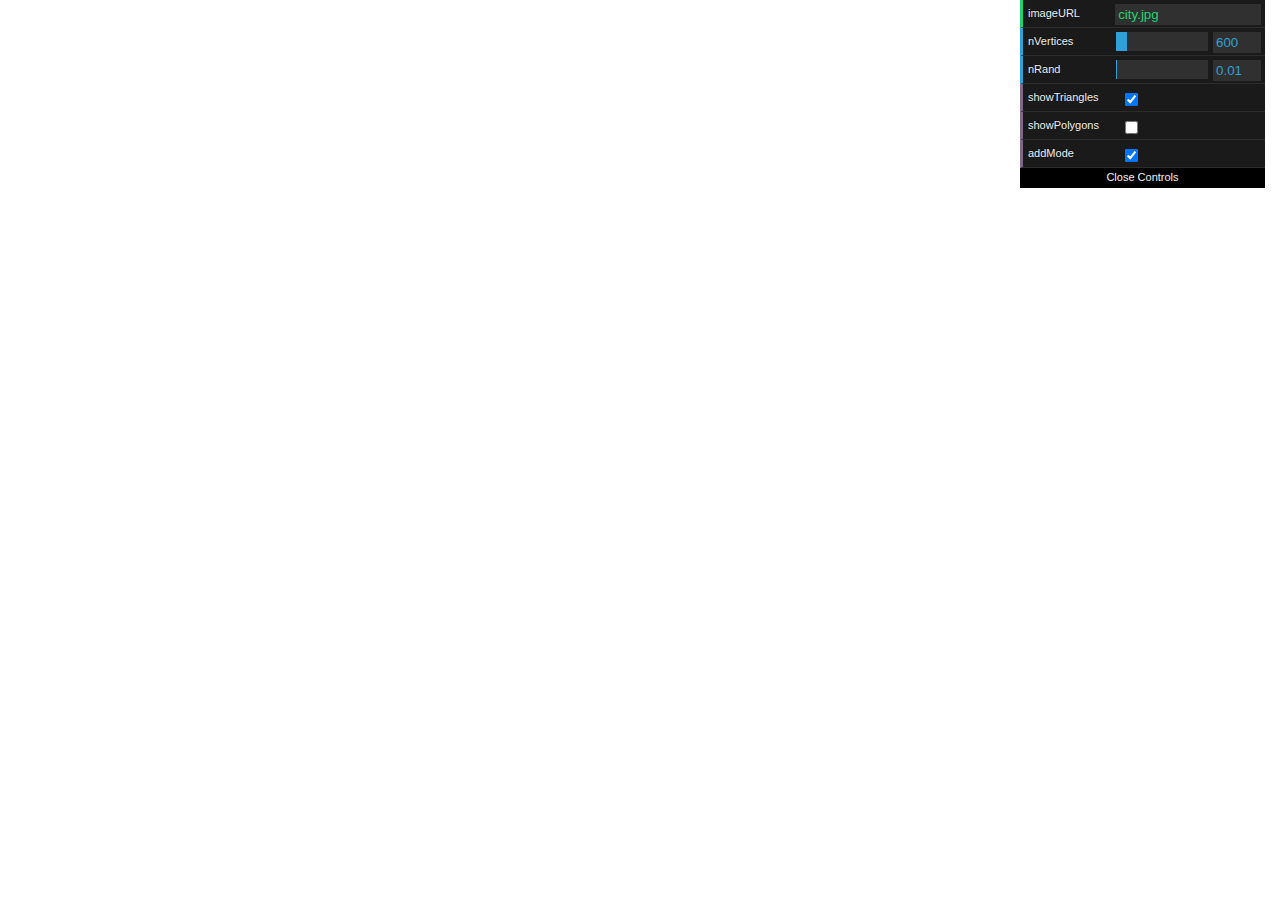
==== index.html @ a1971a9d "batch mode works" ====
<!doctype html>
<html lang="en">
<head>
<meta charset="utf-8">
<script type="text/javascript" src="lib/dat.gui.min.js"></script>
<script type="text/javascript" src="lib/image.js"></script>
<script type="text/javascript" src="lib/jquery.js"></script>
<link rel="stylesheet" href="css/voronoi.css">

<script src="lib/d3.js" charset="utf-8"></script>

</head>

<body>
<canvas id="canvas"></canvas>
<!-- call JS files -->
<script src="js/triangulate.js"></script>

<script type="text/javascript" src="js/gui.js"></script>
<script> console.log("HELLO");</script>
<script src="js/main.js"></script>
<script src="js/url.js"><script>

<input id="file" type="file" style="visibility:hidden"/>

<script>
    console.log(window.location.search);
    Url.handleUrl(window.location.search.toString());
</script>

<script src="js/voronoi.js"></script>
</body>
</html>
---- css/voronoi.css ----
body {
    font-family: 'Raleway', sans-serif;
}

label {
    font-size: 16px;
}


@media(max-width:768px) {
    label {
        font-size: 12px;
    }
}

@media(max-width:558px) {
    label {
        font-size: 8px;
    }
}

.triangles {
    stroke: blue;
    fill: none;
}

.circles {
    stroke: grey;
    fill: none;
}

.circleCenters {
    stroke: black;
    stroke-width: 2px;
    fill: white;
}

.voronoi {
    stroke: red;
    fill: none;
}

#form {
  position: absolute;
  top: 45px;
  left: 82%;
}

#form2 {
  position: absolute;
  top: 85px;
  left: 82%;
}

#form3 {
  position: absolute;
  top: 125px;
  left: 82%;
}

#form4 {
  position: absolute;
  top: 165px;
  left: 82%;
}

.hidden {
    display: none;
}
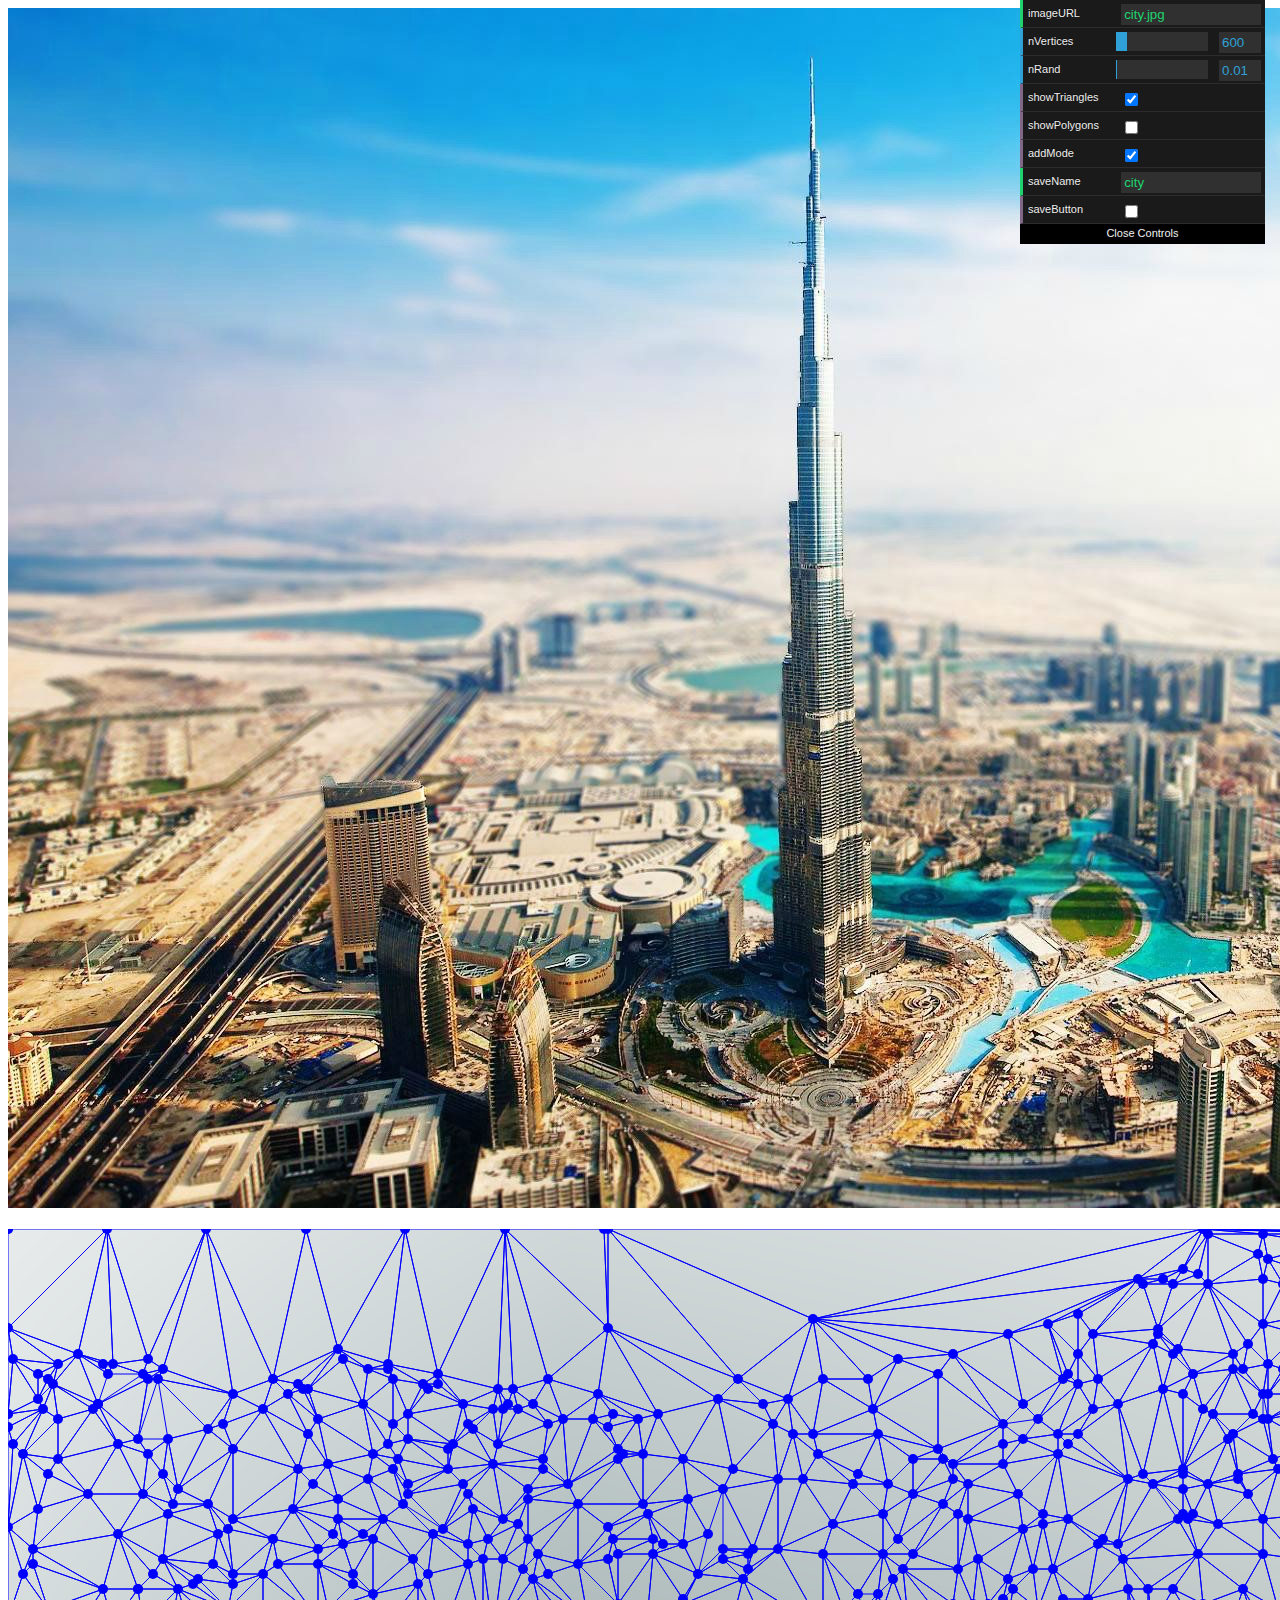
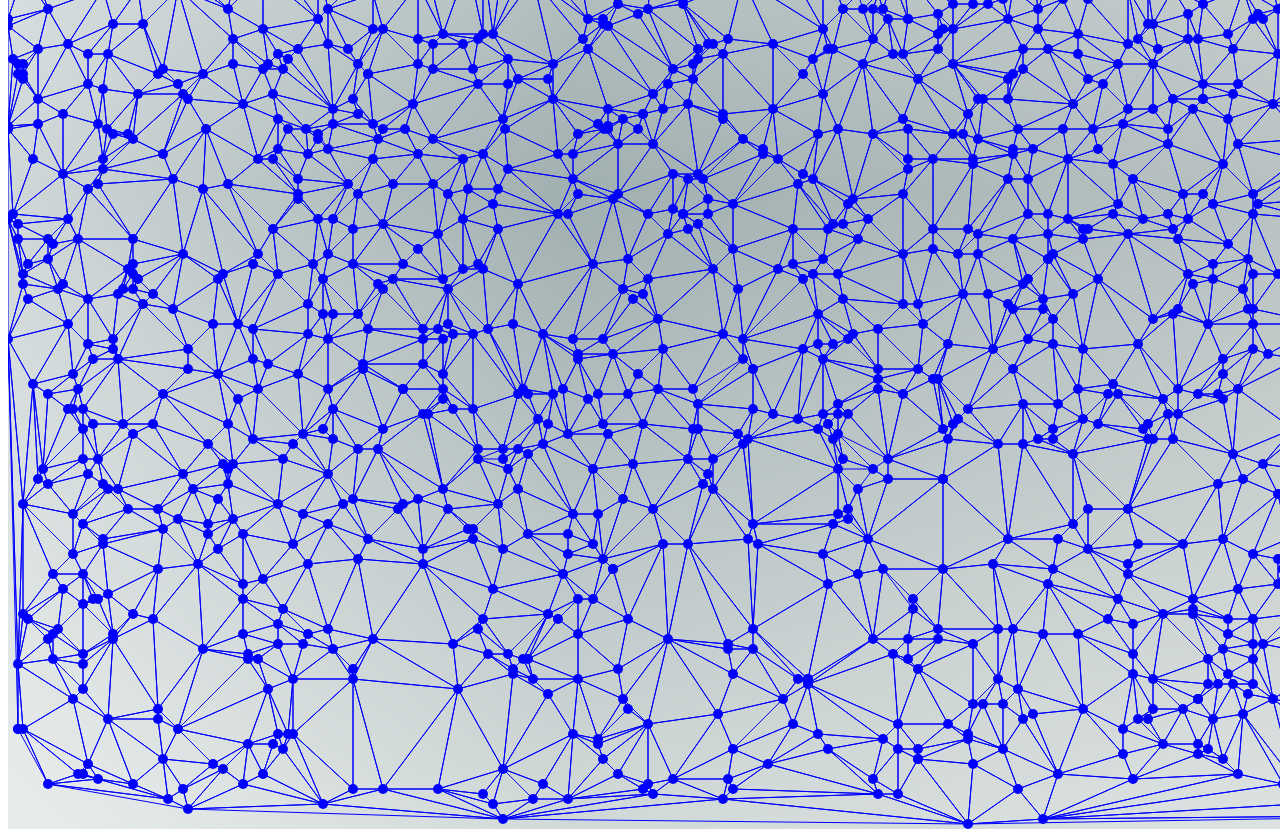
==== commit 779dd0b8: "faster jsdoit triangulation rendering-- need to comprehend/add parameters" ====
--- a/index.html
+++ b/index.html
@@ -1,4 +1,4 @@
-<!doctype html>
+<doctype html>
 <html lang="en">
 <head>
 <meta charset="utf-8">
@@ -16,12 +16,14 @@
 <!-- call JS files -->
 <script src="js/triangulate.js"></script>
 
+<script src="js/main.js"></script>
 <script type="text/javascript" src="js/gui.js"></script>
 <script> console.log("HELLO");</script>
-<script src="js/main.js"></script>
 <script src="js/url.js"><script>
 
+<script> console.log("url loaded");</script>
 <input id="file" type="file" style="visibility:hidden"/>
+<script> console.log("here wo");</script>
 
 <script>
     console.log(window.location.search);
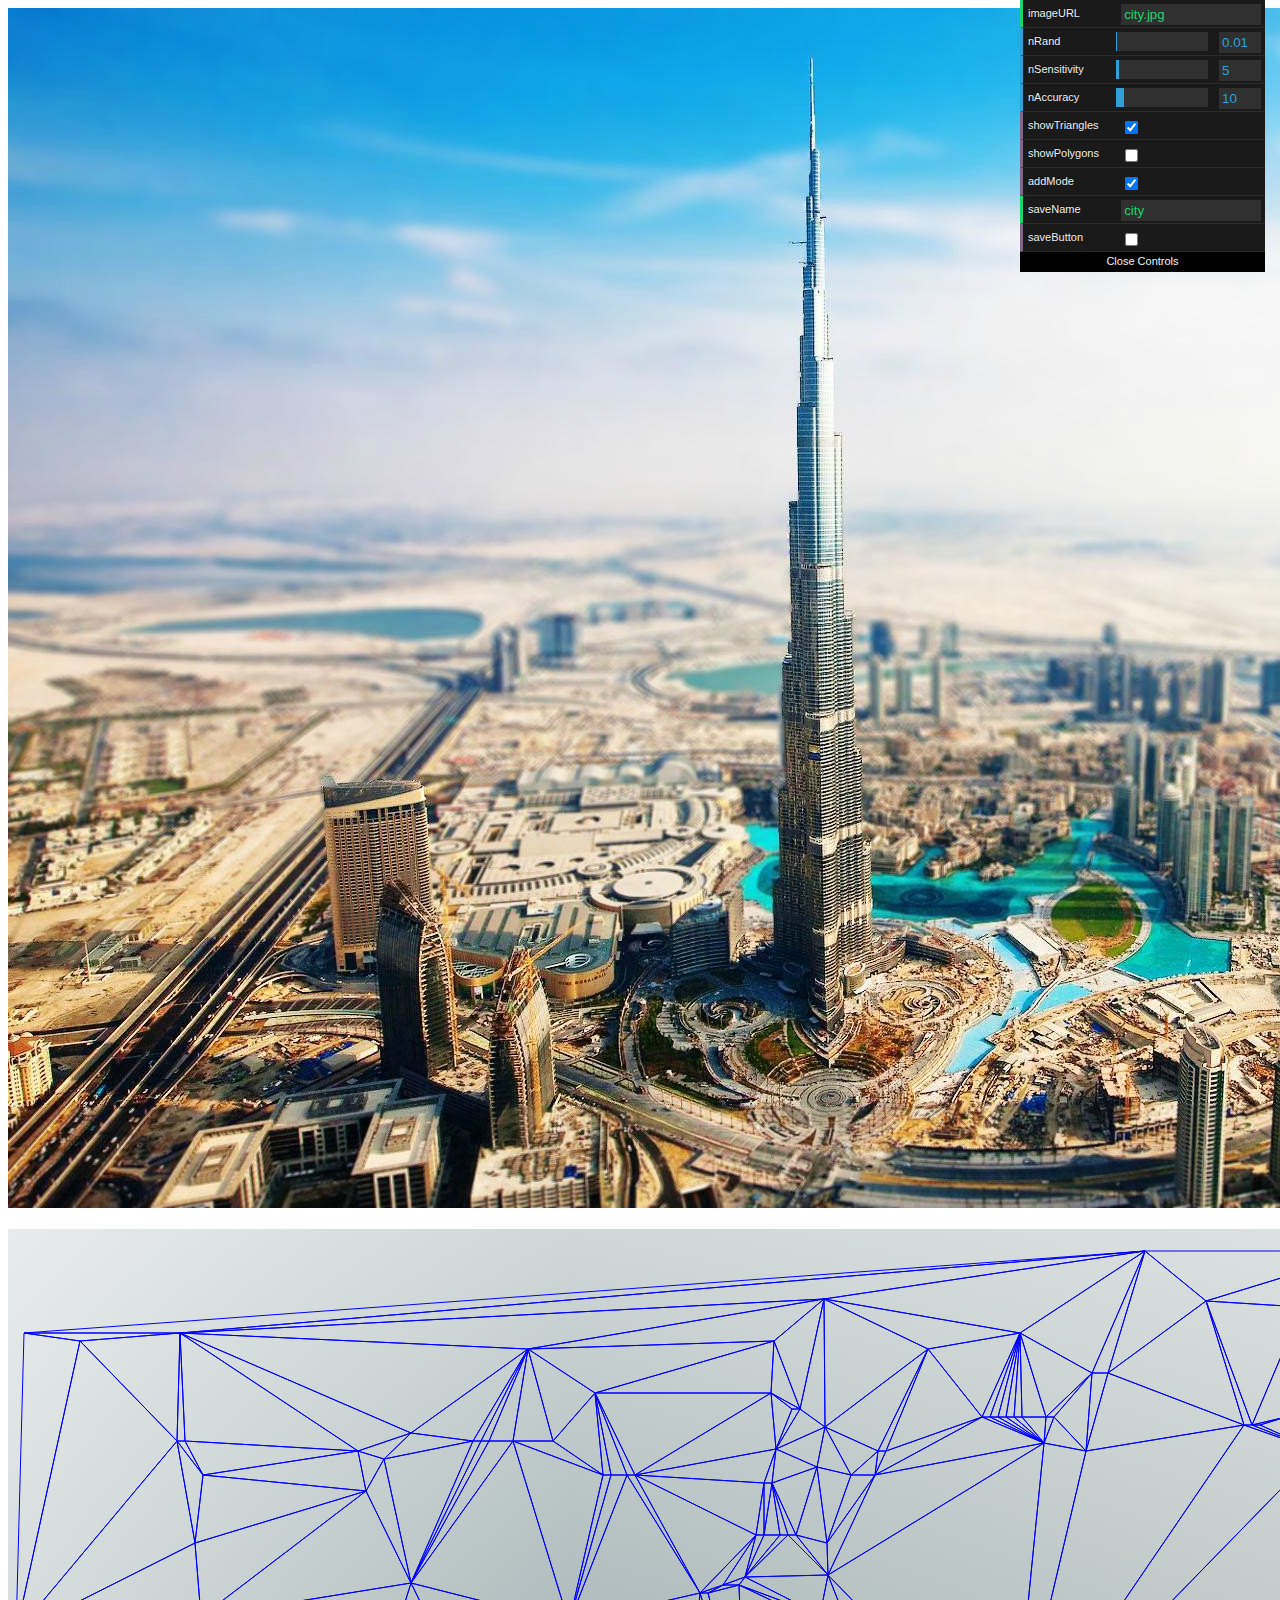
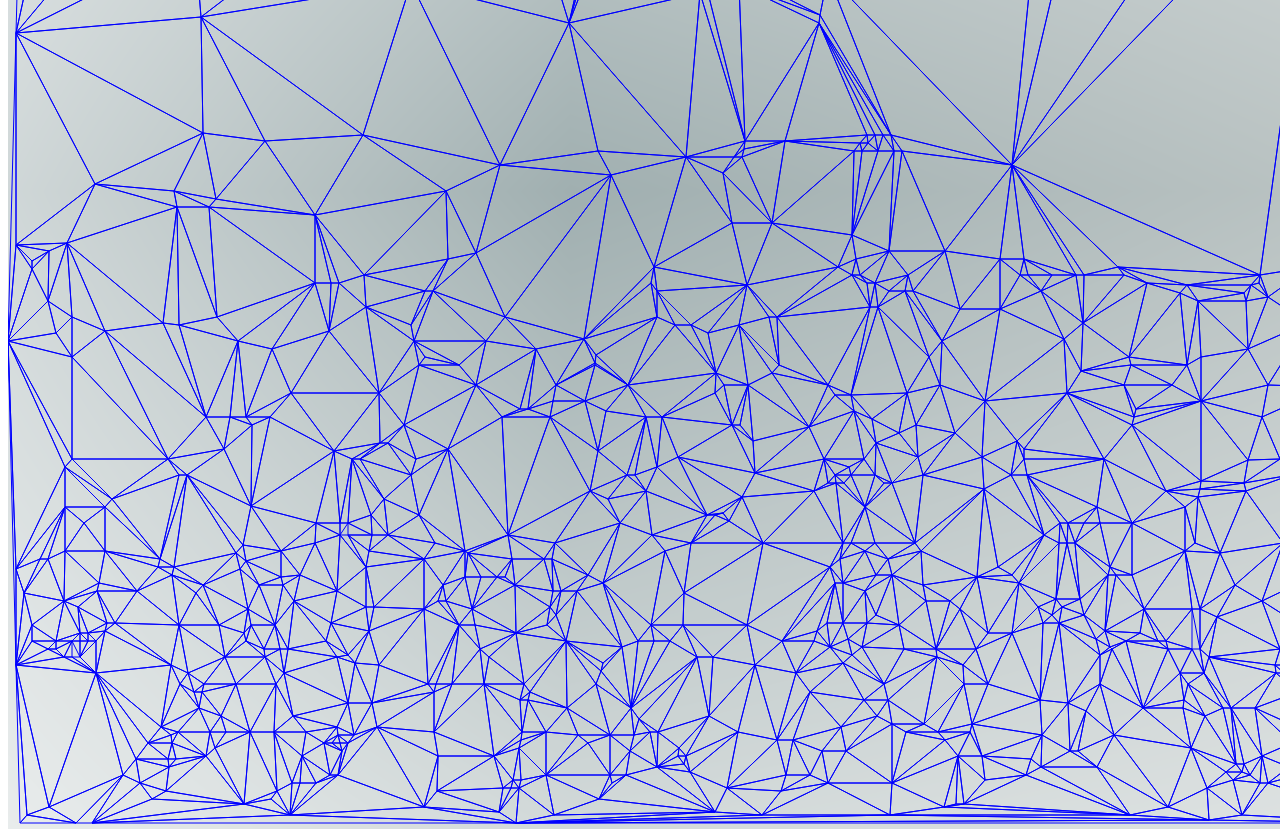
==== commit d9307911: "added accuracy/sensitivity filters" ====
--- a/index.html
+++ b/index.html
@@ -5,6 +5,7 @@
 <script type="text/javascript" src="lib/dat.gui.min.js"></script>
 <script type="text/javascript" src="lib/image.js"></script>
 <script type="text/javascript" src="lib/jquery.js"></script>
+<script type="text/javascript" src="js/gui.js"></script>
 <link rel="stylesheet" href="css/voronoi.css">
 
 <script src="lib/d3.js" charset="utf-8"></script>
@@ -14,16 +15,15 @@
 <body>
 <canvas id="canvas"></canvas>
 <!-- call JS files -->
+<script src="js/filter.js"></script>
 <script src="js/triangulate.js"></script>
 
 <script src="js/main.js"></script>
 <script type="text/javascript" src="js/gui.js"></script>
-<script> console.log("HELLO");</script>
 <script src="js/url.js"><script>
 
 <script> console.log("url loaded");</script>
 <input id="file" type="file" style="visibility:hidden"/>
-<script> console.log("here wo");</script>
 
 <script>
     console.log(window.location.search);
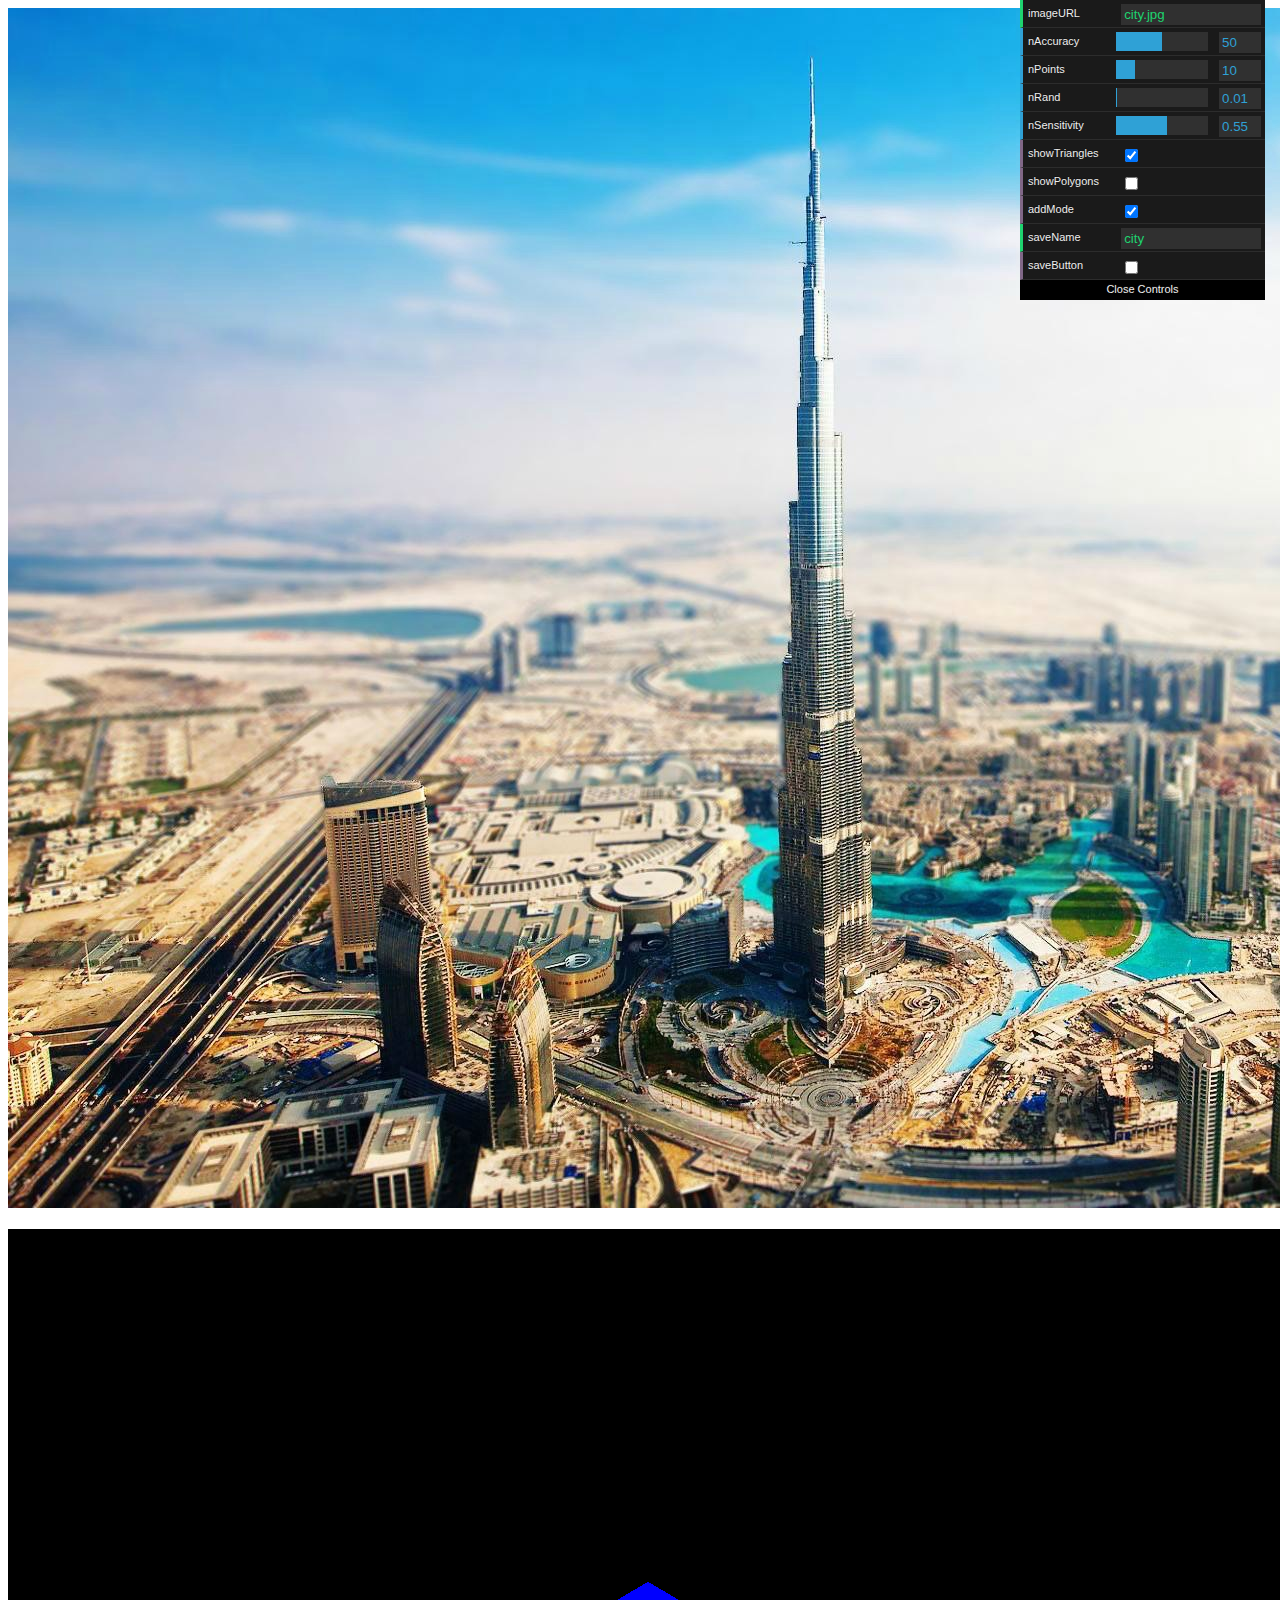
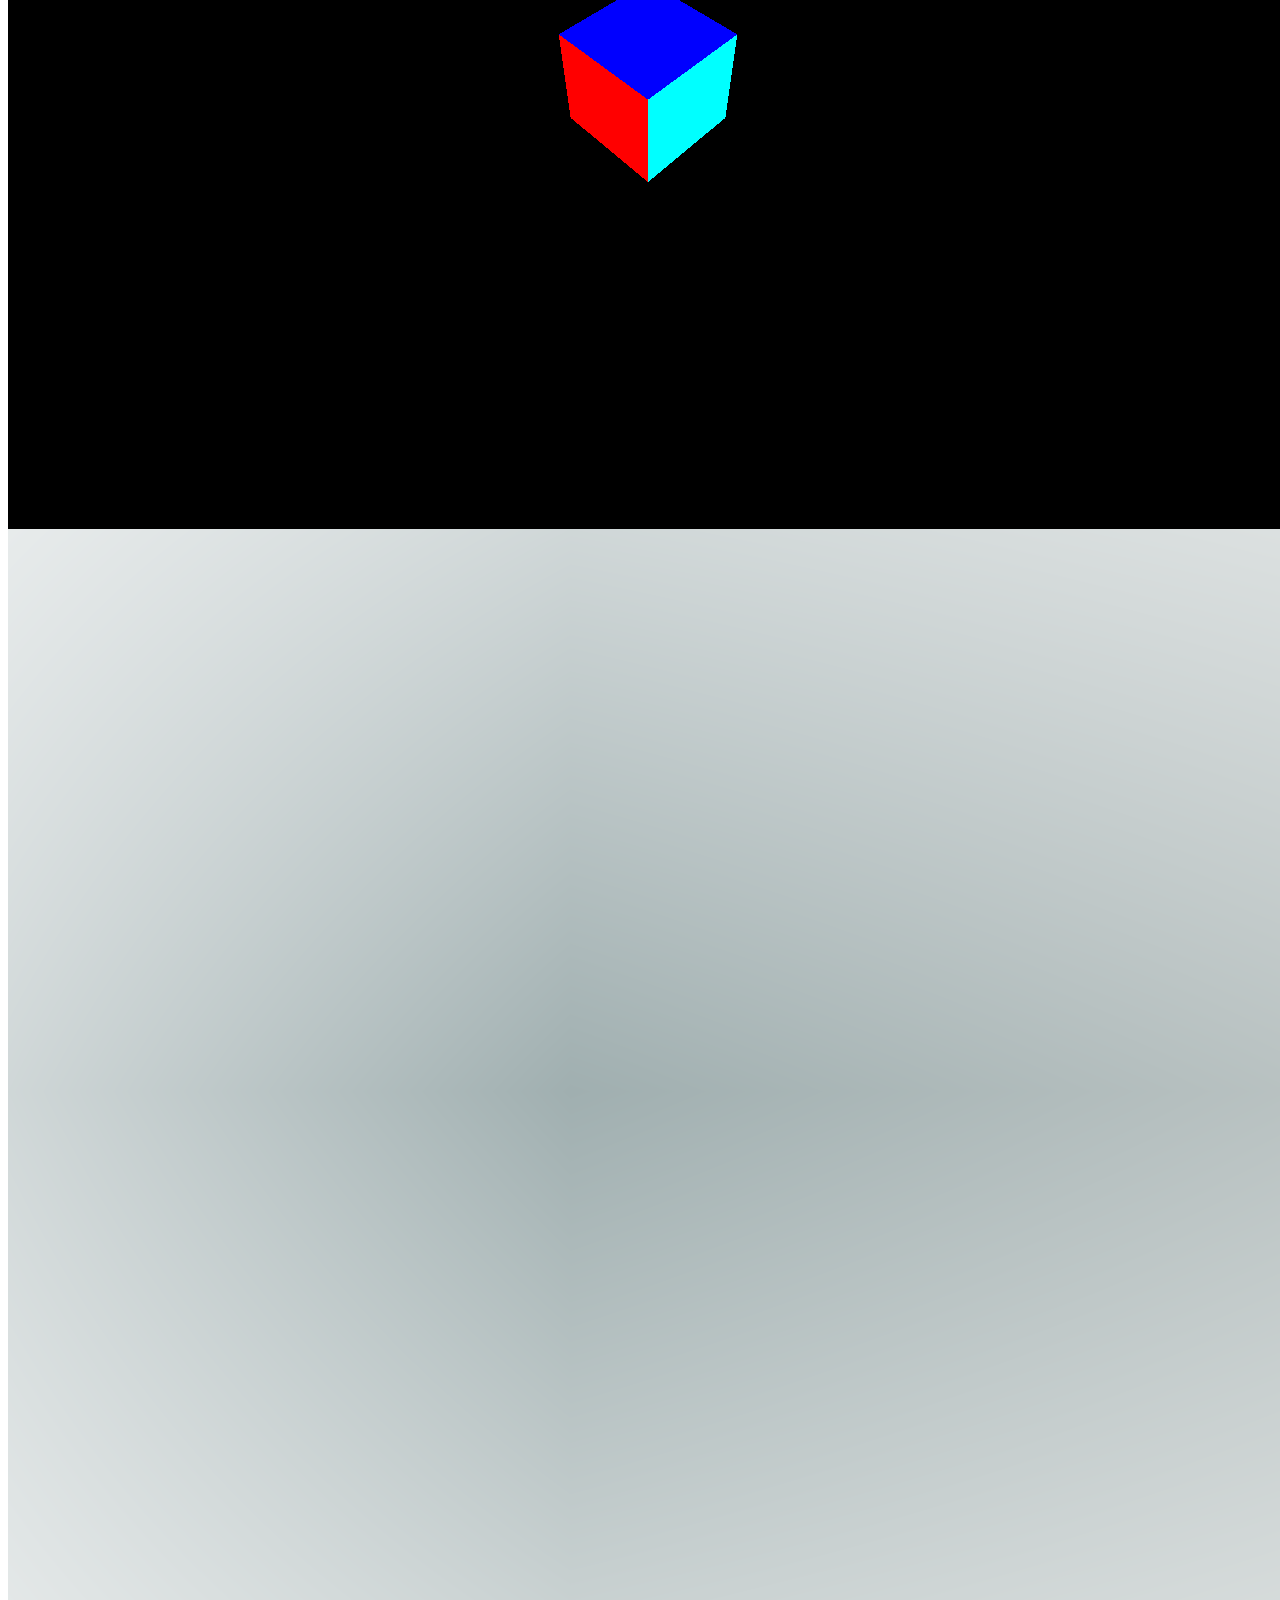
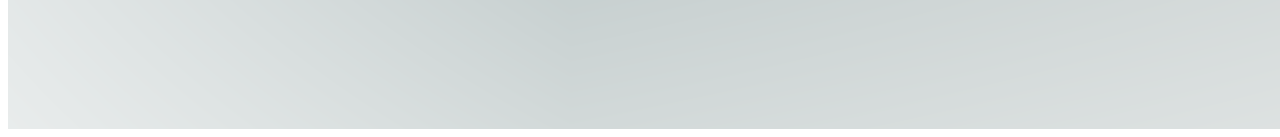
==== commit 2861cef3: "Added 3d test box" ====
--- a/index.html
+++ b/index.html
@@ -2,9 +2,14 @@
 <html lang="en">
 <head>
 <meta charset="utf-8">
+
+
+<script type="text/javascript" src="lib/jquery.js"></script>
+
+<script type="text/javascript" src="lib/three.js"></script>
+<script type="text/javascript" src="js/3d.js"></script>
 <script type="text/javascript" src="lib/dat.gui.min.js"></script>
 <script type="text/javascript" src="lib/image.js"></script>
-<script type="text/javascript" src="lib/jquery.js"></script>
 <script type="text/javascript" src="js/gui.js"></script>
 <link rel="stylesheet" href="css/voronoi.css">
 
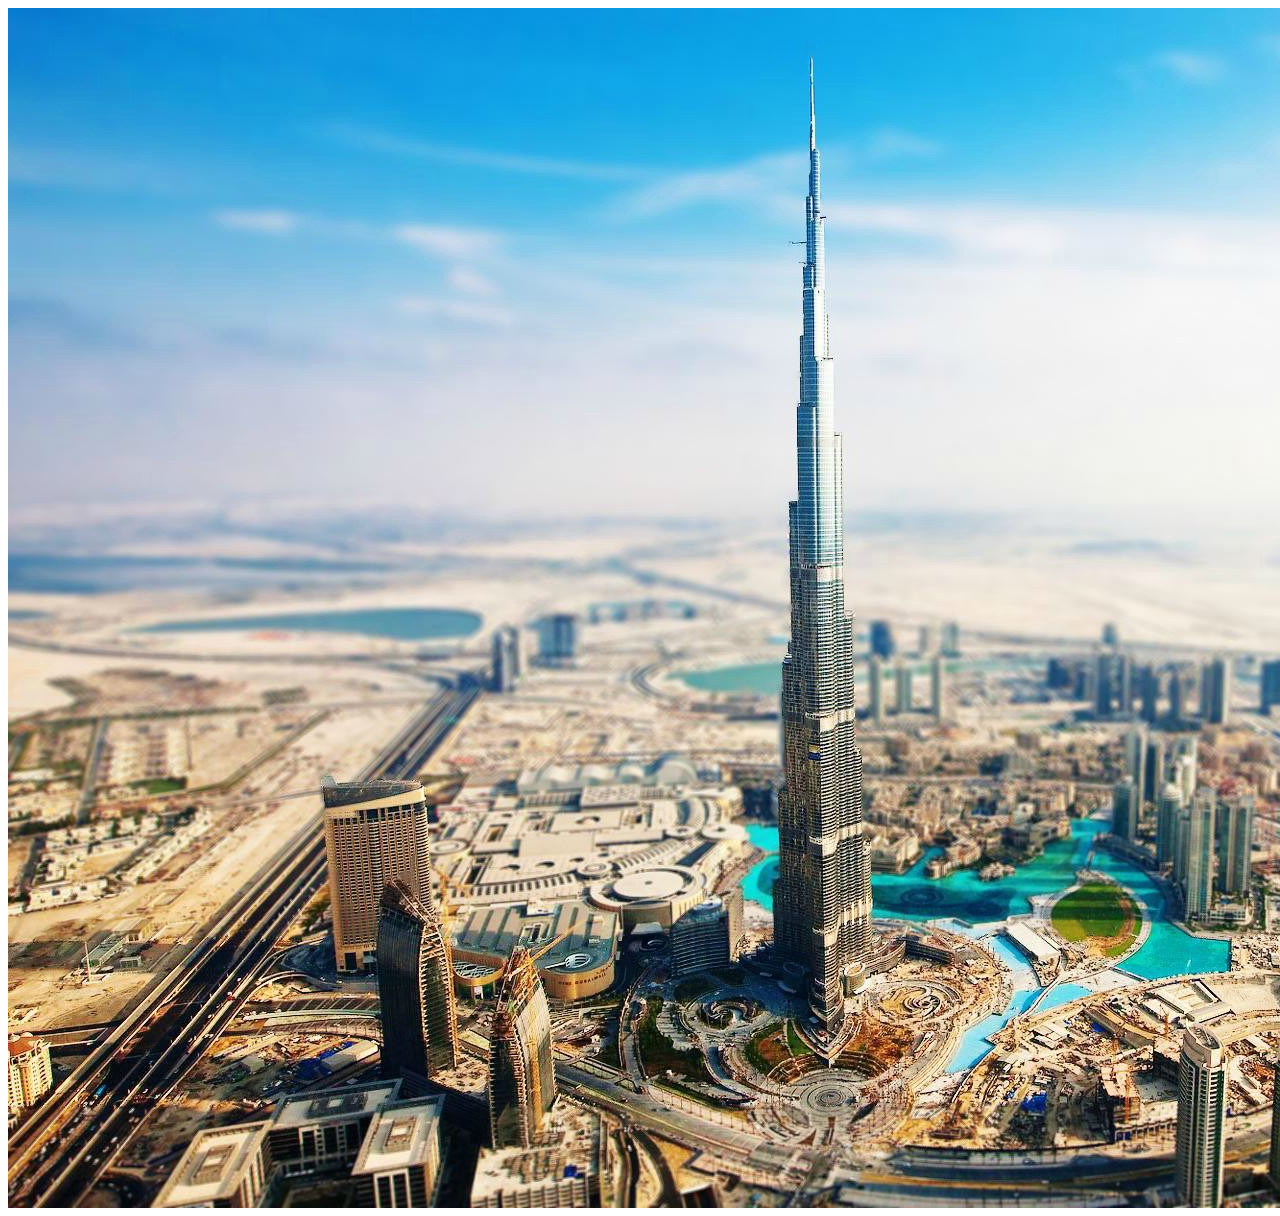
==== commit 8011e828: "colored mesh appears" ====
--- a/index.html
+++ b/index.html
@@ -1,40 +1,30 @@
-<doctype html>
-<html lang="en">
+<html>
 <head>
-<meta charset="utf-8">
+<title>Trackball Controls in Three.js</title>
+</head>
+<body>
 
 
+<div id="container"></div>
+
+<!-- make sure this is just below the closing </body> tag -->
+<!-- for some reason the latest three.js doesn't work, so we use the one from the example file-->
 <script type="text/javascript" src="lib/jquery.js"></script>
+<script src="lib/three.js"></script>
+<script src="lib/delaunay.js"></script>
+<script src="lib/image.js"></script>
 
-<script type="text/javascript" src="lib/three.js"></script>
-<script type="text/javascript" src="js/3d.js"></script>
-<script type="text/javascript" src="lib/dat.gui.min.js"></script>
-<script type="text/javascript" src="lib/image.js"></script>
-<script type="text/javascript" src="js/gui.js"></script>
-<link rel="stylesheet" href="css/voronoi.css">
+<script type="text/javascript" src="js/Detector.js"></script>
+<script src="js/controls/TrackballControls.js"></script>
 
-<script src="lib/d3.js" charset="utf-8"></script>
+<canvas id="canvas"></canvas>
+<script src="js/triangulate.js"></script> 
 
-</head>
-
-<body>
-<canvas id="canvas"></canvas>
-<!-- call JS files -->
-<script src="js/filter.js"></script>
-<script src="js/triangulate.js"></script>
-
-<script src="js/main.js"></script>
-<script type="text/javascript" src="js/gui.js"></script>
-<script src="js/url.js"><script>
-
-<script> console.log("url loaded");</script>
-<input id="file" type="file" style="visibility:hidden"/>
-
+<script src="js/scene.js"></script> 
 <script>
-    console.log(window.location.search);
-    Url.handleUrl(window.location.search.toString());
+    Triangulate.initImage('city.jpg', 50, 2000, .05, .5);
 </script>
 
-<script src="js/voronoi.js"></script>
-</body>
-</html>
+
+    </body>
+    </html>    
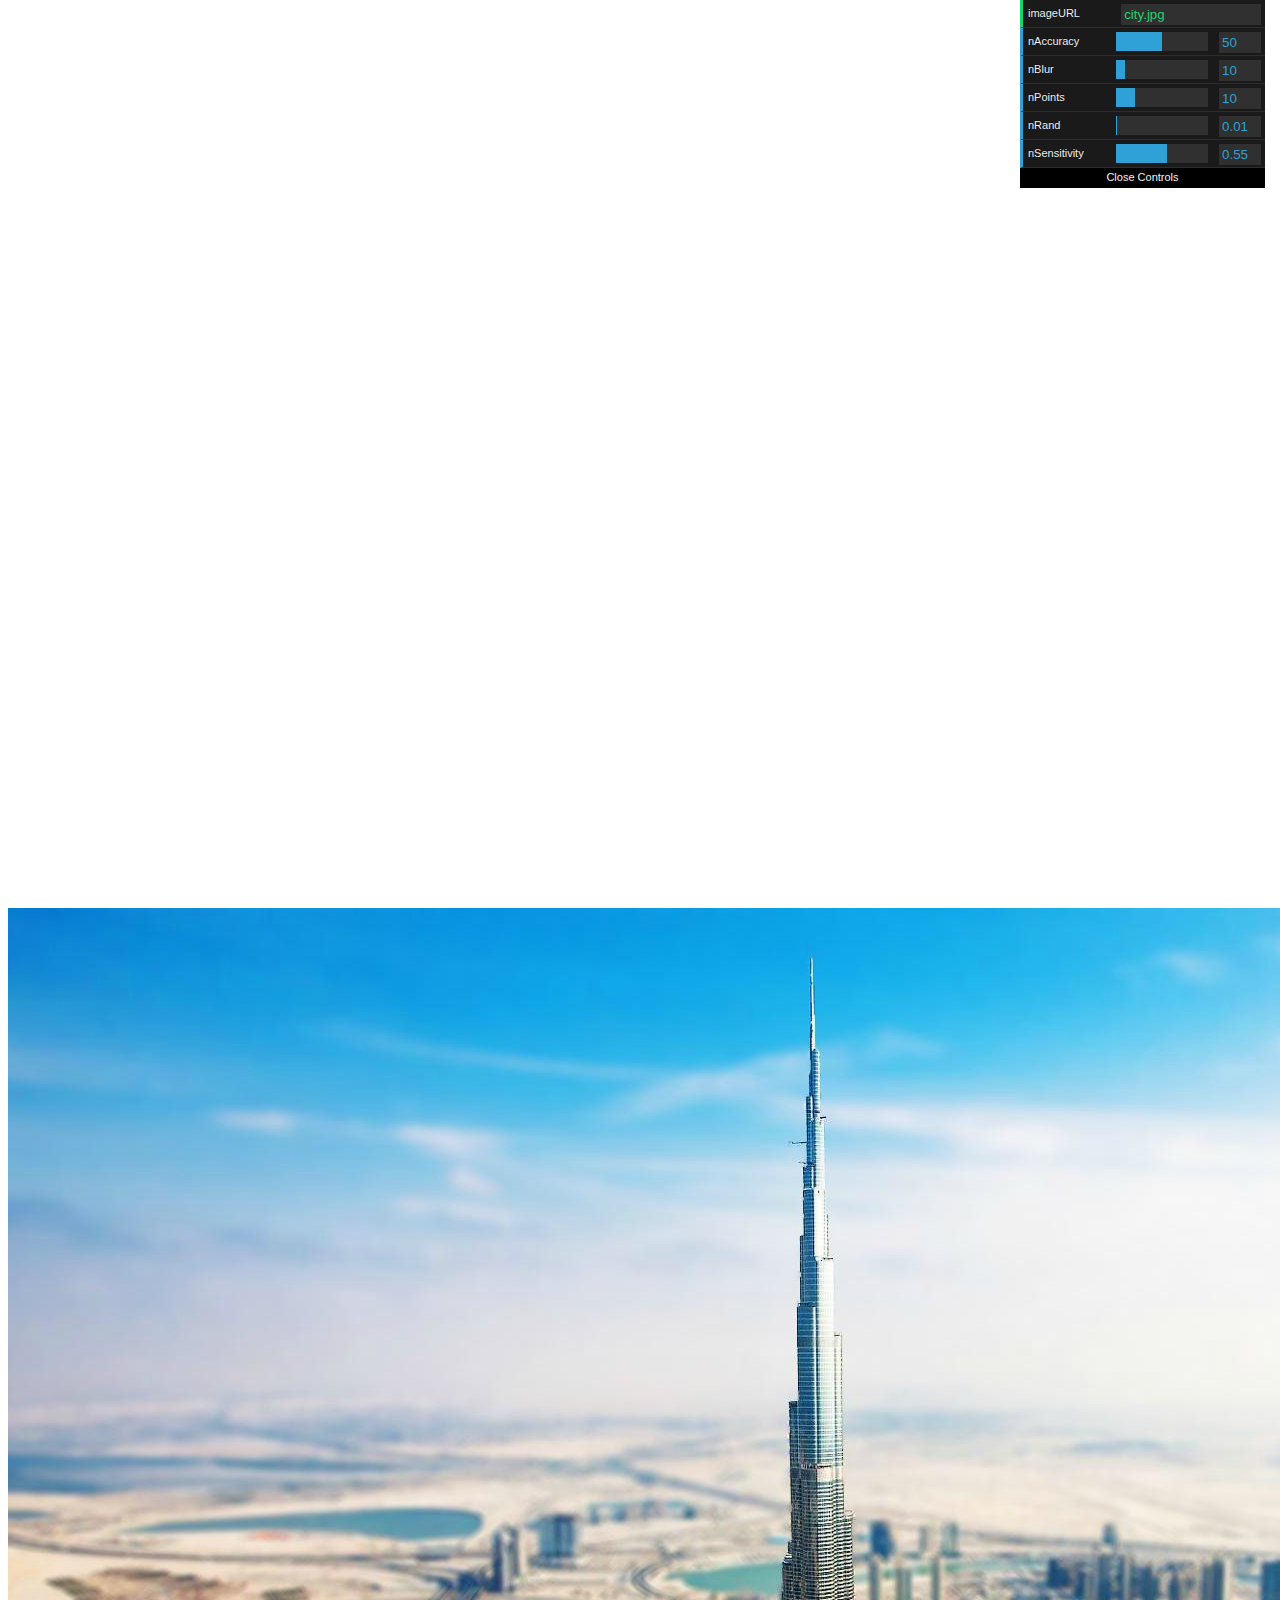
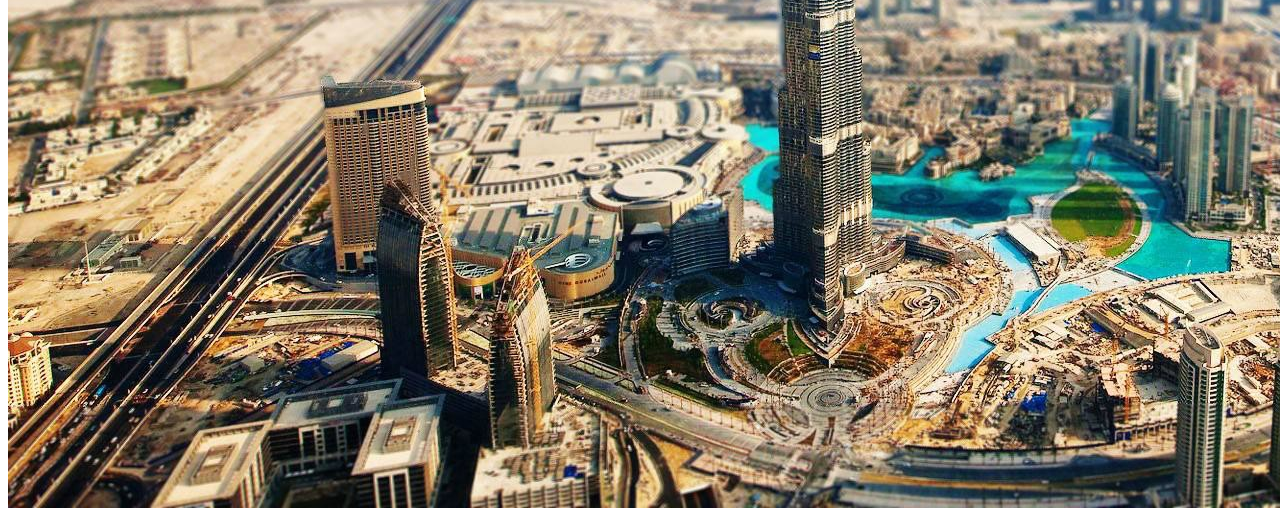
==== commit 377fa965: "batch mode works for 3d" ====
--- a/index.html
+++ b/index.html
@@ -10,19 +10,26 @@
 <!-- make sure this is just below the closing </body> tag -->
 <!-- for some reason the latest three.js doesn't work, so we use the one from the example file-->
 <script type="text/javascript" src="lib/jquery.js"></script>
+
+<script src="lib/d3.js"></script>
 <script src="lib/three.js"></script>
+<script src="lib/superfast-blur.0.5.js"></script>
+<script src="lib/PointerLockControls.js"></script>
 <script src="lib/delaunay.js"></script>
 <script src="lib/image.js"></script>
-
+<script src="lib/dat.gui.min.js"></script>
 <script type="text/javascript" src="js/Detector.js"></script>
 <script src="js/controls/TrackballControls.js"></script>
 
 <canvas id="canvas"></canvas>
 <script src="js/triangulate.js"></script> 
-
-<script src="js/scene.js"></script> 
+<script src="js/twoscene.js"></script>
+<script src="js/threescene.js"></script> 
+<script src="js/triangulate.js"></script>
+<script src="js/gui.js"></script>
+<script src="js/url.js"></script>
 <script>
-    Triangulate.initImage('city.jpg', 50, 2000, .05, .5);
+    Url.handleUrl(window.location.search.toString());
 </script>
 
 
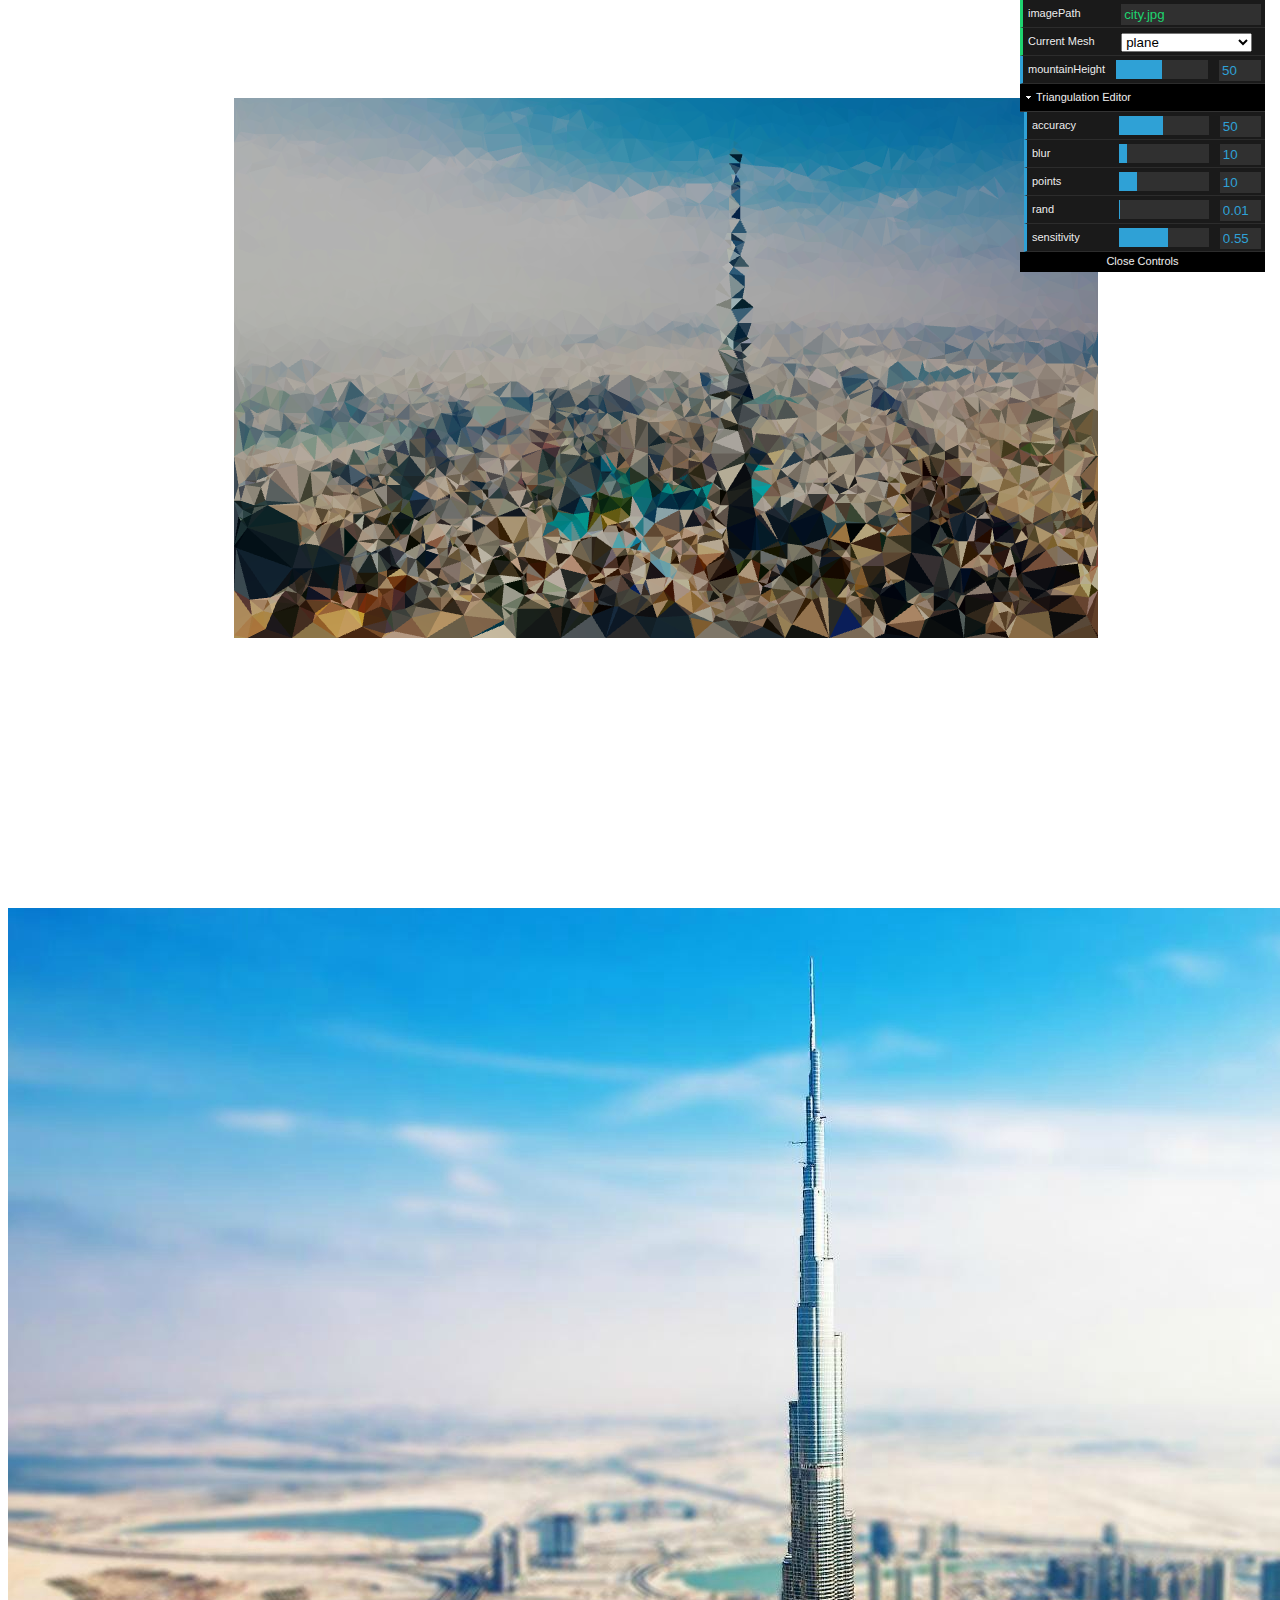
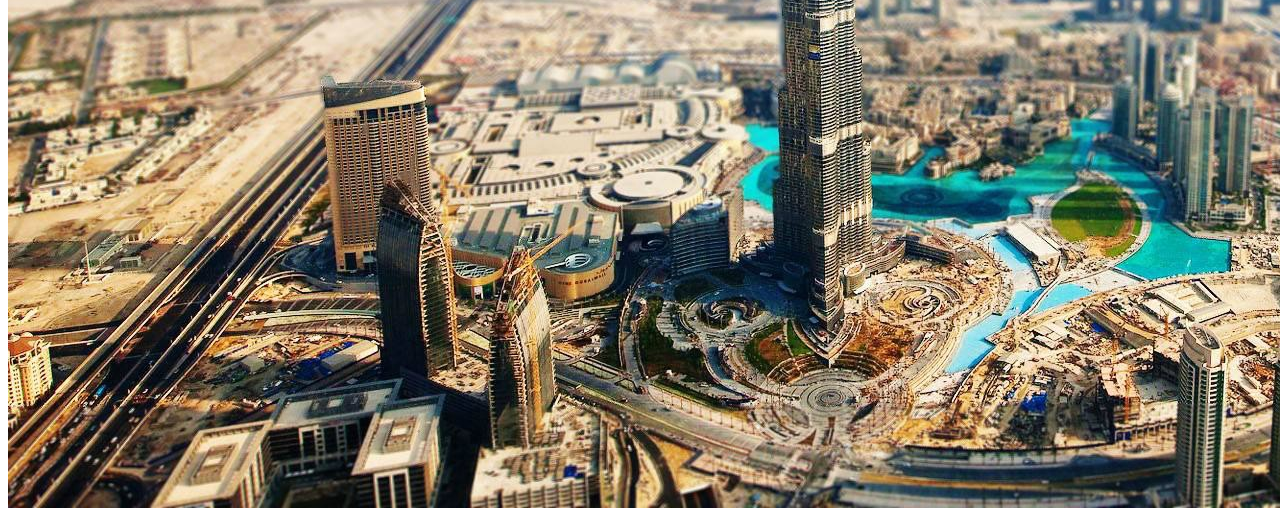
==== commit abac2755: "camera correct, multiple meshes work" ====
--- a/index.html
+++ b/index.html
@@ -26,8 +26,9 @@
 <script src="js/twoscene.js"></script>
 <script src="js/threescene.js"></script> 
 <script src="js/triangulate.js"></script>
+
+<script src="js/url.js"></script>
 <script src="js/gui.js"></script>
-<script src="js/url.js"></script>
 <script>
     Url.handleUrl(window.location.search.toString());
 </script>
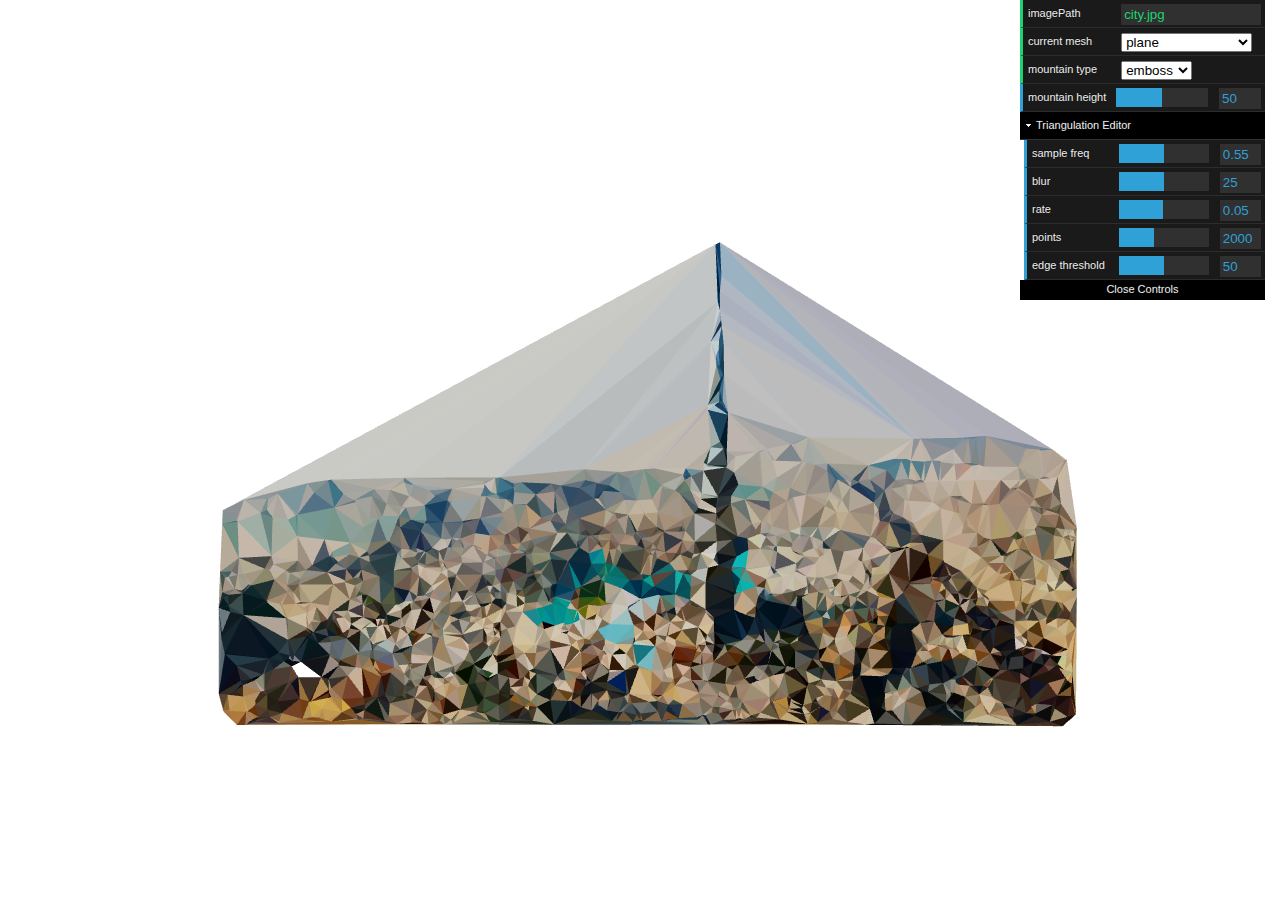
==== commit bb40c8c9: "before major revamp" ====
--- a/index.html
+++ b/index.html
@@ -1,6 +1,6 @@
 <html>
 <head>
-<title>Trackball Controls in Three.js</title>
+<title>crystal's mesh thing</title>
 </head>
 <body>
 
@@ -19,9 +19,10 @@
 <script src="lib/image.js"></script>
 <script src="lib/dat.gui.min.js"></script>
 <script type="text/javascript" src="js/Detector.js"></script>
+<script src="js/controls/OrbitControls.js"></script>
 <script src="js/controls/TrackballControls.js"></script>
 
-<canvas id="canvas"></canvas>
+<canvas style="display:none" id="canvas"></canvas>
 <script src="js/triangulate.js"></script> 
 <script src="js/twoscene.js"></script>
 <script src="js/threescene.js"></script> 
